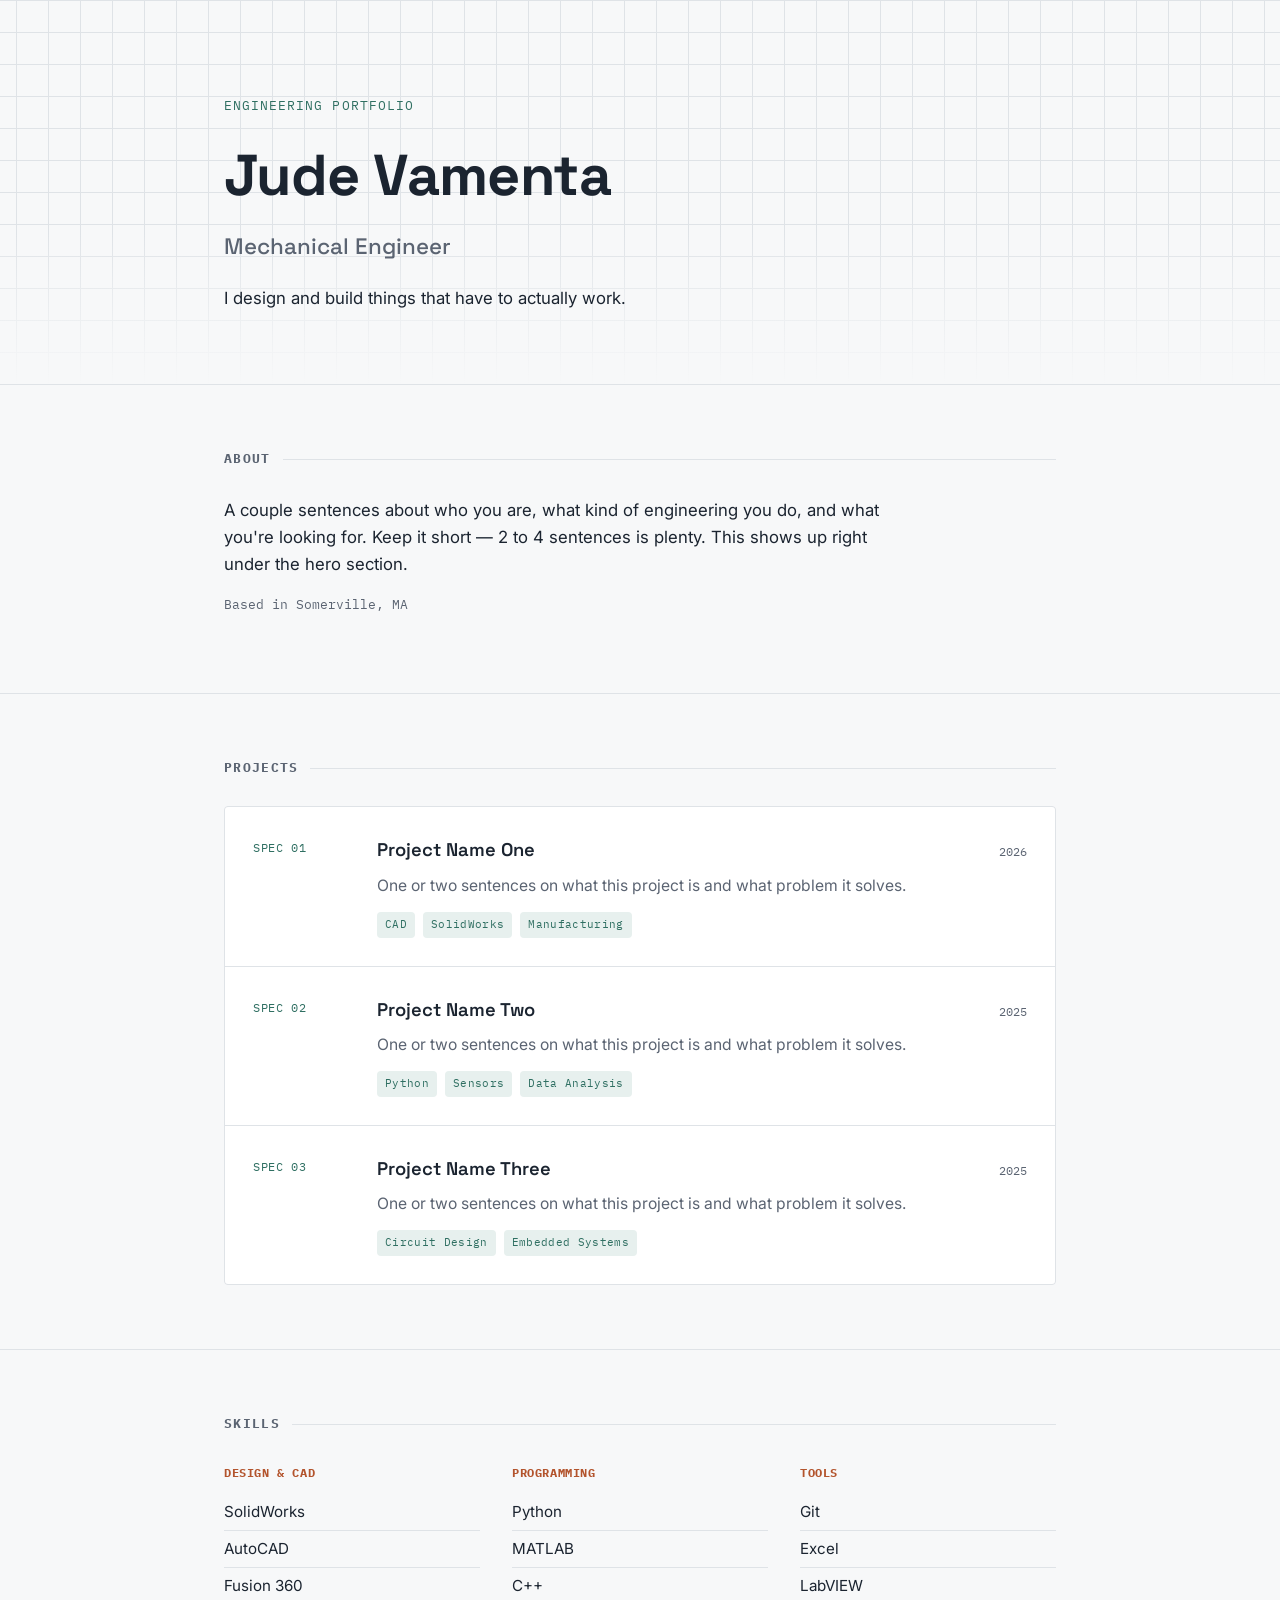
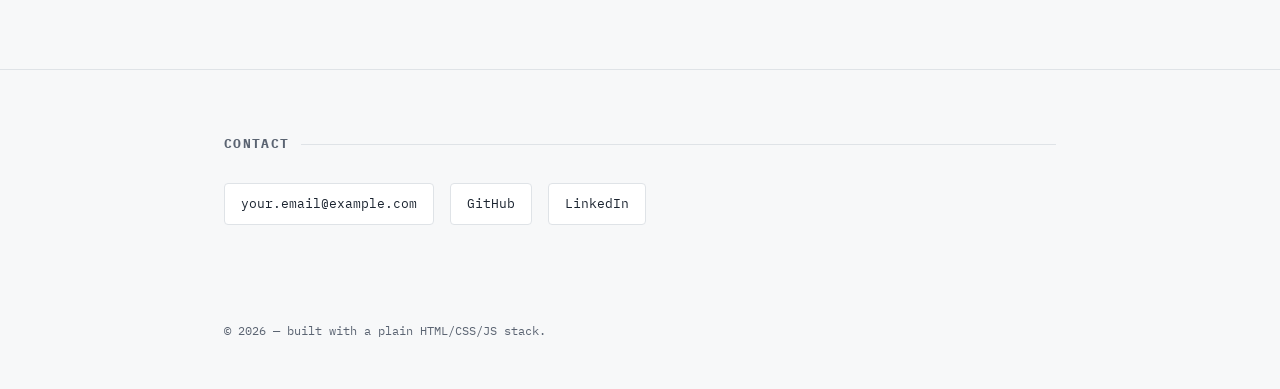
==== index.html @ c8d23a4d "Add files via upload" ====
<!DOCTYPE html>
<html lang="en">
<head>
  <meta charset="UTF-8" />
  <meta name="viewport" content="width=device-width, initial-scale=1.0" />
  <title>Portfolio</title>

  <link rel="preconnect" href="https://fonts.googleapis.com">
  <link rel="preconnect" href="https://fonts.gstatic.com" crossorigin>
  <link href="https://fonts.googleapis.com/css2?family=Space+Grotesk:wght@500;600;700&family=Inter:wght@400;500&family=IBM+Plex+Mono:wght@400;500&display=swap" rel="stylesheet">

  <link rel="stylesheet" href="style.css" />
</head>
<body>

  <header class="hero">
    <div class="wrap hero-inner">
      <p class="eyebrow">Engineering Portfolio</p>
      <h1 class="name" id="hero-name">Name</h1>
      <p class="role" id="hero-role">Role</p>
      <p class="tagline" id="hero-tagline">Tagline</p>
    </div>
  </header>

  <main>
    <section id="about">
      <div class="wrap">
        <h2 class="section-title">About</h2>
        <p class="about-text" id="about-text"></p>
        <p class="meta-line" id="about-location"></p>
      </div>
    </section>

    <section id="projects">
      <div class="wrap">
        <h2 class="section-title">Projects</h2>
        <div class="projects-list" id="projects-list"></div>
      </div>
    </section>

    <section id="skills">
      <div class="wrap">
        <h2 class="section-title">Skills</h2>
        <div class="skills-grid" id="skills-grid"></div>
      </div>
    </section>

    <section id="contact">
      <div class="wrap">
        <h2 class="section-title">Contact</h2>
        <div class="contact-links" id="contact-links"></div>
      </div>
    </section>
  </main>

  <footer>
    <div class="wrap">
      &copy; <span id="footer-year"></span> — built with a plain HTML/CSS/JS stack.
    </div>
  </footer>

  <script src="content.js"></script>
  <script src="script.js"></script>
</body>
</html>
---- style.css ----
/* ===========================================================
   DESIGN TOKENS — change these to re-theme the whole site
   =========================================================== */
:root {
  /* Palette */
  --bg: #F7F8F9;          /* page background — cool, light grey-white */
  --surface: #FFFFFF;      /* card / panel background */
  --ink: #1B2430;          /* primary text — deep slate, not pure black */
  --muted: #5B6472;        /* secondary text */
  --line: #DFE3E7;         /* hairline borders / grid */
  --accent: #2F6F62;       /* deep teal — primary accent */
  --accent-soft: #E7F0EE;  /* pale teal for backgrounds/tags */
  --accent-warm: #B3542D;  /* copper — used sparingly for emphasis */

  /* Type */
  --font-display: 'Space Grotesk', 'Arial Narrow', sans-serif;
  --font-body: 'Inter', -apple-system, sans-serif;
  --font-mono: 'IBM Plex Mono', 'Courier New', monospace;

  /* Layout */
  --maxw: 880px;
  --radius: 4px;
}

* { box-sizing: border-box; }

html { scroll-behavior: smooth; }

body {
  margin: 0;
  background: var(--bg);
  color: var(--ink);
  font-family: var(--font-body);
  line-height: 1.6;
  -webkit-font-smoothing: antialiased;
}

a { color: var(--accent); }
a:focus-visible, button:focus-visible { outline: 2px solid var(--accent); outline-offset: 3px; }

.wrap {
  max-width: var(--maxw);
  margin: 0 auto;
  padding: 0 24px;
}

/* ---------- Blueprint grid backdrop (signature element) ---------- */
.hero {
  position: relative;
  padding: 96px 0 72px;
  background-image:
    linear-gradient(var(--line) 1px, transparent 1px),
    linear-gradient(90deg, var(--line) 1px, transparent 1px);
  background-size: 32px 32px;
  background-position: center top;
  border-bottom: 1px solid var(--line);
  overflow: hidden;
}

.hero::after {
  content: "";
  position: absolute;
  inset: 0;
  background: linear-gradient(180deg, transparent 60%, var(--bg) 100%);
  pointer-events: none;
}

.hero-inner { position: relative; z-index: 1; }

.eyebrow {
  font-family: var(--font-mono);
  font-size: 13px;
  letter-spacing: 0.08em;
  text-transform: uppercase;
  color: var(--accent);
  margin: 0 0 12px;
}

h1.name {
  font-family: var(--font-display);
  font-size: clamp(2.4rem, 6vw, 3.6rem);
  font-weight: 700;
  margin: 0 0 8px;
  letter-spacing: -0.01em;
}

.role {
  font-family: var(--font-display);
  font-size: clamp(1.1rem, 2.5vw, 1.4rem);
  color: var(--muted);
  margin: 0 0 20px;
  font-weight: 500;
}

.tagline {
  font-size: 1.05rem;
  max-width: 52ch;
  color: var(--ink);
  margin: 0;
}

/* ---------- Section scaffolding ---------- */
section { padding: 64px 0; }
section + section { border-top: 1px solid var(--line); }

h2.section-title {
  font-family: var(--font-mono);
  font-size: 13px;
  letter-spacing: 0.1em;
  text-transform: uppercase;
  color: var(--muted);
  margin: 0 0 28px;
  display: flex;
  align-items: center;
  gap: 12px;
}

h2.section-title::after {
  content: "";
  flex: 1;
  height: 1px;
  background: var(--line);
}

.about-text {
  font-size: 1.05rem;
  max-width: 62ch;
  color: var(--ink);
}

.meta-line {
  font-family: var(--font-mono);
  font-size: 13px;
  color: var(--muted);
  margin-top: 16px;
}

/* ---------- Projects ---------- */
.projects-list { display: flex; flex-direction: column; gap: 1px; background: var(--line); border: 1px solid var(--line); border-radius: var(--radius); overflow: hidden; }

.project-card {
  background: var(--surface);
  padding: 28px 28px;
  display: grid;
  grid-template-columns: 100px 1fr;
  gap: 24px;
  transition: background-color 0.15s ease;
}

.project-card:hover { background: var(--accent-soft); }

.project-code {
  font-family: var(--font-mono);
  font-size: 12px;
  color: var(--accent);
  letter-spacing: 0.05em;
  padding-top: 3px;
}

.project-title-row {
  display: flex;
  align-items: baseline;
  justify-content: space-between;
  gap: 12px;
  flex-wrap: wrap;
}

.project-title {
  font-family: var(--font-display);
  font-size: 1.15rem;
  font-weight: 600;
  margin: 0;
}

.project-year {
  font-family: var(--font-mono);
  font-size: 12px;
  color: var(--muted);
}

.project-summary {
  margin: 8px 0 14px;
  color: var(--muted);
  font-size: 0.98rem;
}

.stack-tags { display: flex; flex-wrap: wrap; gap: 8px; }

.tag {
  font-family: var(--font-mono);
  font-size: 11px;
  letter-spacing: 0.03em;
  color: var(--accent);
  background: var(--accent-soft);
  padding: 4px 8px;
  border-radius: var(--radius);
}

.project-link {
  display: inline-block;
  margin-top: 14px;
  font-family: var(--font-mono);
  font-size: 12px;
  text-decoration: none;
  border-bottom: 1px solid var(--accent);
}

/* ---------- Skills ---------- */
.skills-grid {
  display: grid;
  grid-template-columns: repeat(auto-fit, minmax(200px, 1fr));
  gap: 32px;
}

.skill-group h3 {
  font-family: var(--font-mono);
  font-size: 12px;
  letter-spacing: 0.05em;
  text-transform: uppercase;
  color: var(--accent-warm);
  margin: 0 0 12px;
}

.skill-group ul { list-style: none; padding: 0; margin: 0; }
.skill-group li {
  padding: 6px 0;
  border-bottom: 1px solid var(--line);
  font-size: 0.95rem;
}
.skill-group li:last-child { border-bottom: none; }

/* ---------- Contact ---------- */
.contact-links {
  display: flex;
  flex-wrap: wrap;
  gap: 16px;
  margin-top: 20px;
}

.contact-links a {
  font-family: var(--font-mono);
  font-size: 13px;
  text-decoration: none;
  border: 1px solid var(--line);
  padding: 10px 16px;
  border-radius: var(--radius);
  color: var(--ink);
  background: var(--surface);
  transition: border-color 0.15s ease, color 0.15s ease;
}

.contact-links a:hover {
  border-color: var(--accent);
  color: var(--accent);
}

footer {
  padding: 32px 0 48px;
  font-family: var(--font-mono);
  font-size: 12px;
  color: var(--muted);
}

/* ---------- Motion (respects reduced-motion) ---------- */
@media (prefers-reduced-motion: no-preference) {
  .fade-in {
    opacity: 0;
    transform: translateY(8px);
    animation: fadeIn 0.6s ease forwards;
  }
  @keyframes fadeIn {
    to { opacity: 1; transform: translateY(0); }
  }
}

/* ---------- Responsive ---------- */
@media (max-width: 600px) {
  .hero { padding: 64px 0 48px; }
  section { padding: 48px 0; }
  .project-card { grid-template-columns: 1fr; gap: 8px; }
  .project-code { padding-top: 0; }
}
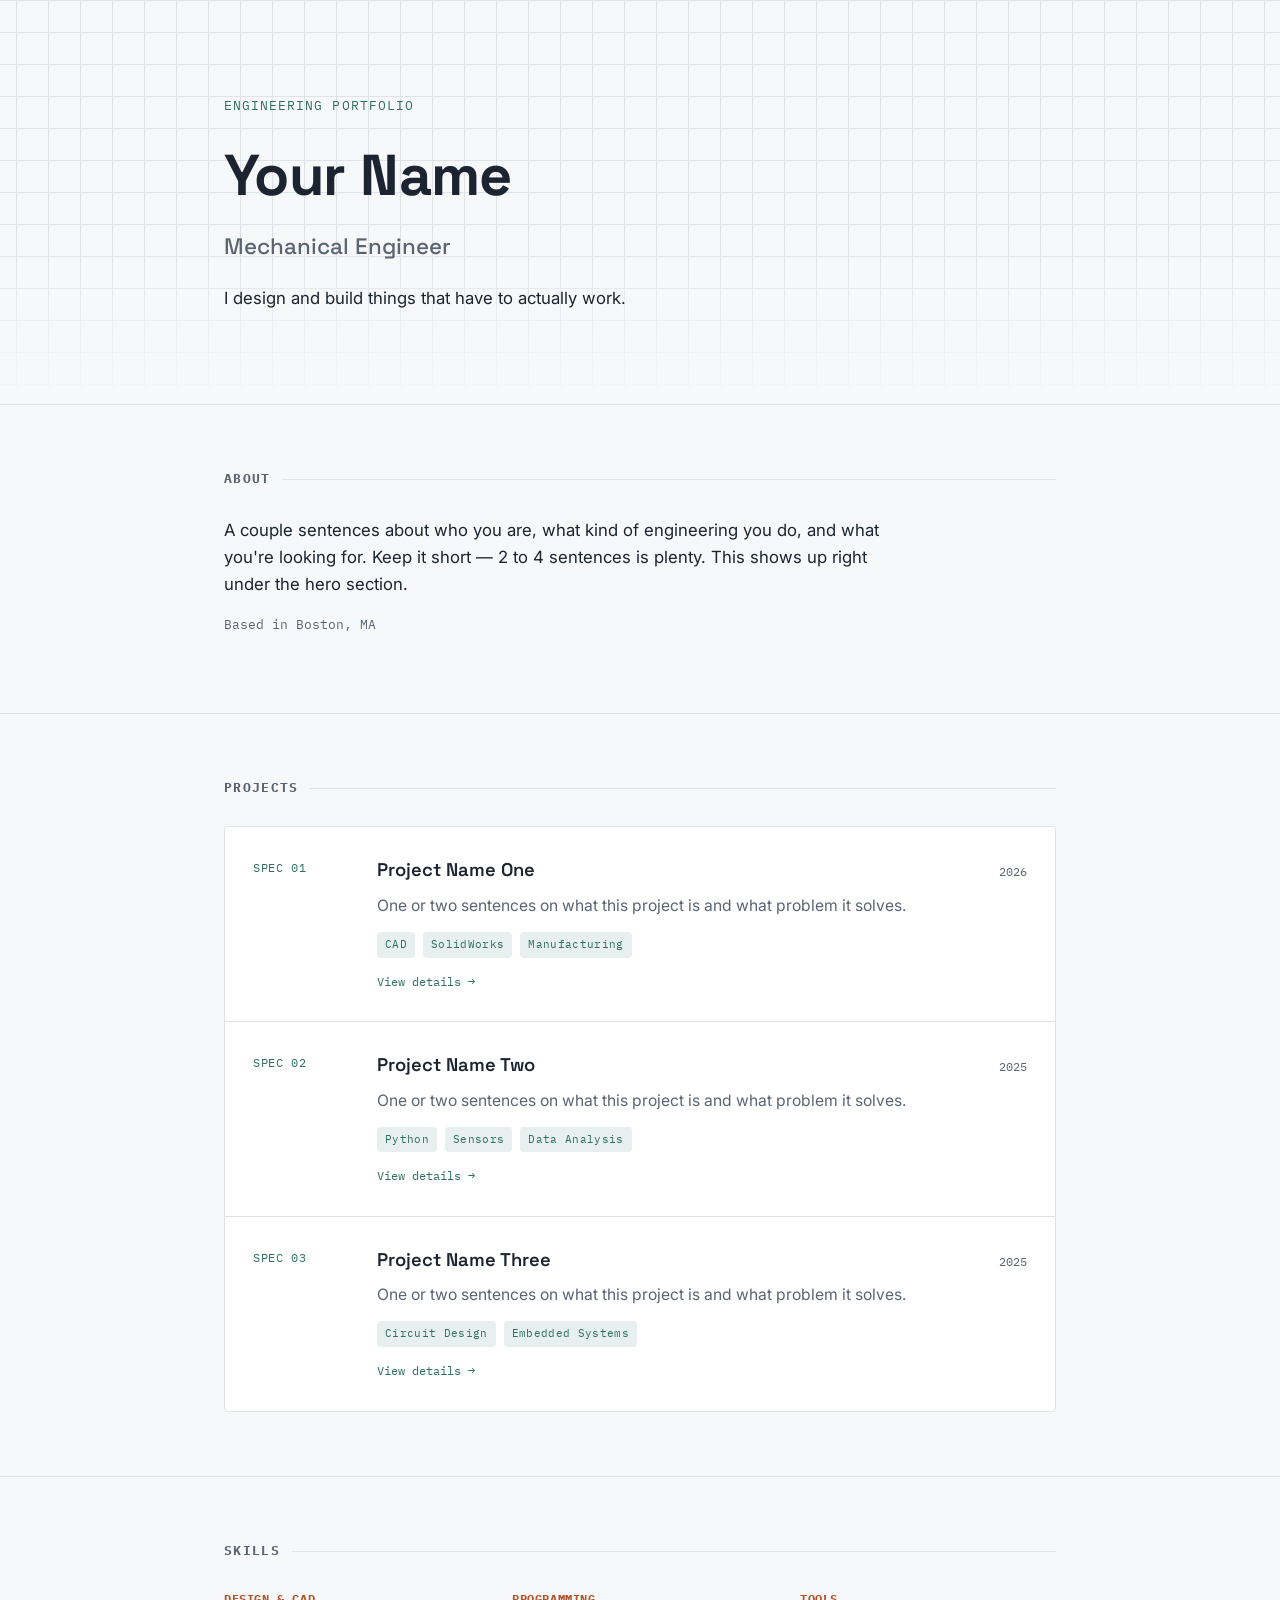
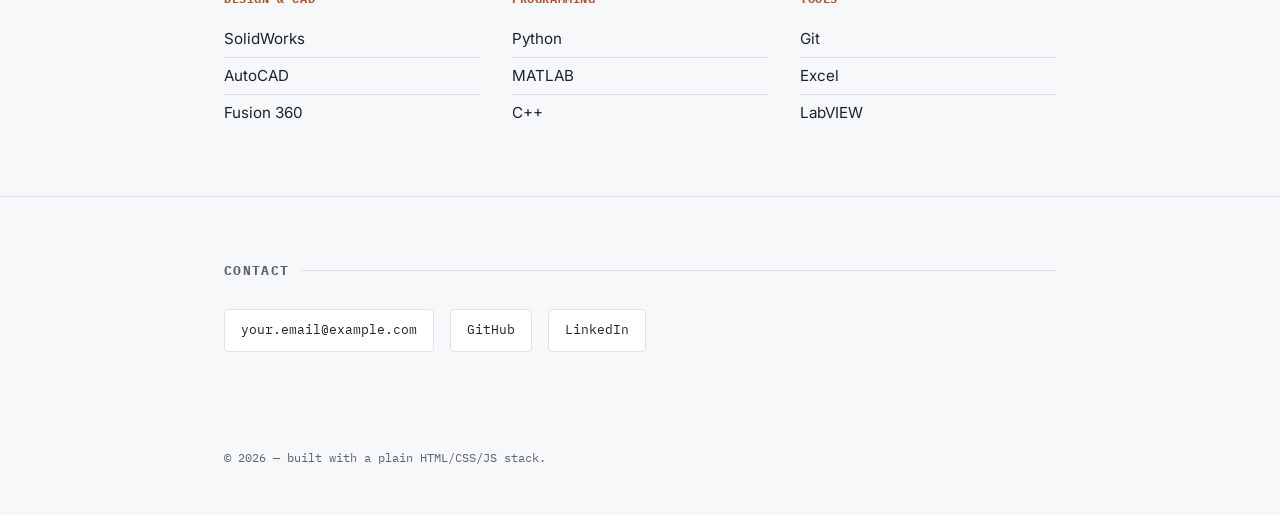
==== commit 5ffa0e9e: "Add files via upload" ====
--- a/index.html
+++ b/index.html
@@ -4,6 +4,23 @@
   <meta charset="UTF-8" />
   <meta name="viewport" content="width=device-width, initial-scale=1.0" />
   <title>Portfolio</title>
+
+  <!-- Favicon (already set up, no action needed) -->
+  <link rel="icon" type="image/svg+xml" href="favicon.svg" />
+
+  <!--
+    SEO / link preview tags — EDIT THESE MANUALLY.
+    Unlike the rest of the page, this part can't pull from content.js automatically,
+    because when your link is shared on LinkedIn/Slack/iMessage, those apps read this
+    HTML directly without running any JavaScript. Fill in the content="" values below
+    to match what's in content.js.
+  -->
+  <meta name="description" content="Engineering portfolio showcasing projects, skills, and experience." />
+  <meta property="og:type" content="website" />
+  <meta property="og:title" content="Your Name — Engineering Portfolio" />
+  <meta property="og:description" content="Engineering portfolio showcasing projects, skills, and experience." />
+  <meta property="og:image" content="" /> <!-- paste a full image URL here, e.g. yoursite.github.io/preview.jpg -->
+  <meta name="twitter:card" content="summary_large_image" />
 
   <link rel="preconnect" href="https://fonts.googleapis.com">
   <link rel="preconnect" href="https://fonts.gstatic.com" crossorigin>
@@ -15,10 +32,19 @@
 
   <header class="hero">
     <div class="wrap hero-inner">
-      <p class="eyebrow">Engineering Portfolio</p>
-      <h1 class="name" id="hero-name">Name</h1>
-      <p class="role" id="hero-role">Role</p>
-      <p class="tagline" id="hero-tagline">Tagline</p>
+      <div class="hero-top">
+        <div>
+          <p class="eyebrow">Engineering Portfolio</p>
+          <h1 class="name" id="hero-name">Name</h1>
+          <p class="role" id="hero-role">Role</p>
+          <p class="tagline" id="hero-tagline">Tagline</p>
+          <span class="status-badge" id="hero-status" style="display:none;"></span>
+          <div class="hero-actions">
+            <a class="resume-btn" id="hero-resume" href="" style="display:none;" target="_blank" rel="noopener noreferrer">Download Resume ↓</a>
+          </div>
+        </div>
+        <img id="hero-photo" class="hero-photo" src="" alt="" style="display:none;" />
+      </div>
     </div>
   </header>
 
--- a/style.css
+++ b/style.css
@@ -67,6 +67,28 @@
 
 .hero-inner { position: relative; z-index: 1; }
 
+.hero-top {
+  display: flex;
+  align-items: center;
+  justify-content: space-between;
+  gap: 32px;
+  flex-wrap: wrap-reverse;
+}
+
+.hero-photo {
+  width: 140px;
+  height: 140px;
+  border-radius: 50%;
+  object-fit: cover;
+  border: 3px solid var(--surface);
+  box-shadow: 0 0 0 1px var(--line);
+  flex-shrink: 0;
+}
+
+@media (max-width: 600px) {
+  .hero-photo { width: 100px; height: 100px; }
+}
+
 .eyebrow {
   font-family: var(--font-mono);
   font-size: 13px;
@@ -98,6 +120,35 @@
   color: var(--ink);
   margin: 0;
 }
+
+.status-badge {
+  display: inline-block;
+  margin-top: 16px;
+  font-family: var(--font-mono);
+  font-size: 12px;
+  letter-spacing: 0.03em;
+  color: var(--accent);
+  background: var(--accent-soft);
+  border: 1px solid var(--accent);
+  padding: 5px 12px;
+  border-radius: 100px;
+}
+
+.hero-actions { margin-top: 20px; }
+
+.resume-btn {
+  display: inline-block;
+  font-family: var(--font-mono);
+  font-size: 13px;
+  text-decoration: none;
+  color: var(--surface);
+  background: var(--accent);
+  padding: 10px 18px;
+  border-radius: var(--radius);
+  transition: background-color 0.15s ease;
+}
+
+.resume-btn:hover { background: var(--ink); }
 
 /* ---------- Section scaffolding ---------- */
 section { padding: 64px 0; }
@@ -203,6 +254,38 @@
   font-size: 12px;
   text-decoration: none;
   border-bottom: 1px solid var(--accent);
+}
+
+.read-more {
+  display: inline-block;
+  margin-top: 14px;
+  font-family: var(--font-mono);
+  font-size: 12px;
+  color: var(--accent);
+}
+
+/* ---------- Project detail page ---------- */
+.back-link {
+  display: inline-block;
+  font-family: var(--font-mono);
+  font-size: 13px;
+  text-decoration: none;
+  color: var(--muted);
+  margin-bottom: 20px;
+}
+.back-link:hover { color: var(--accent); }
+
+.image-gallery {
+  display: grid;
+  grid-template-columns: repeat(auto-fit, minmax(240px, 1fr));
+  gap: 16px;
+}
+.image-gallery img {
+  width: 100%;
+  height: auto;
+  border-radius: var(--radius);
+  border: 1px solid var(--line);
+  display: block;
 }
 
 /* ---------- Skills ---------- */
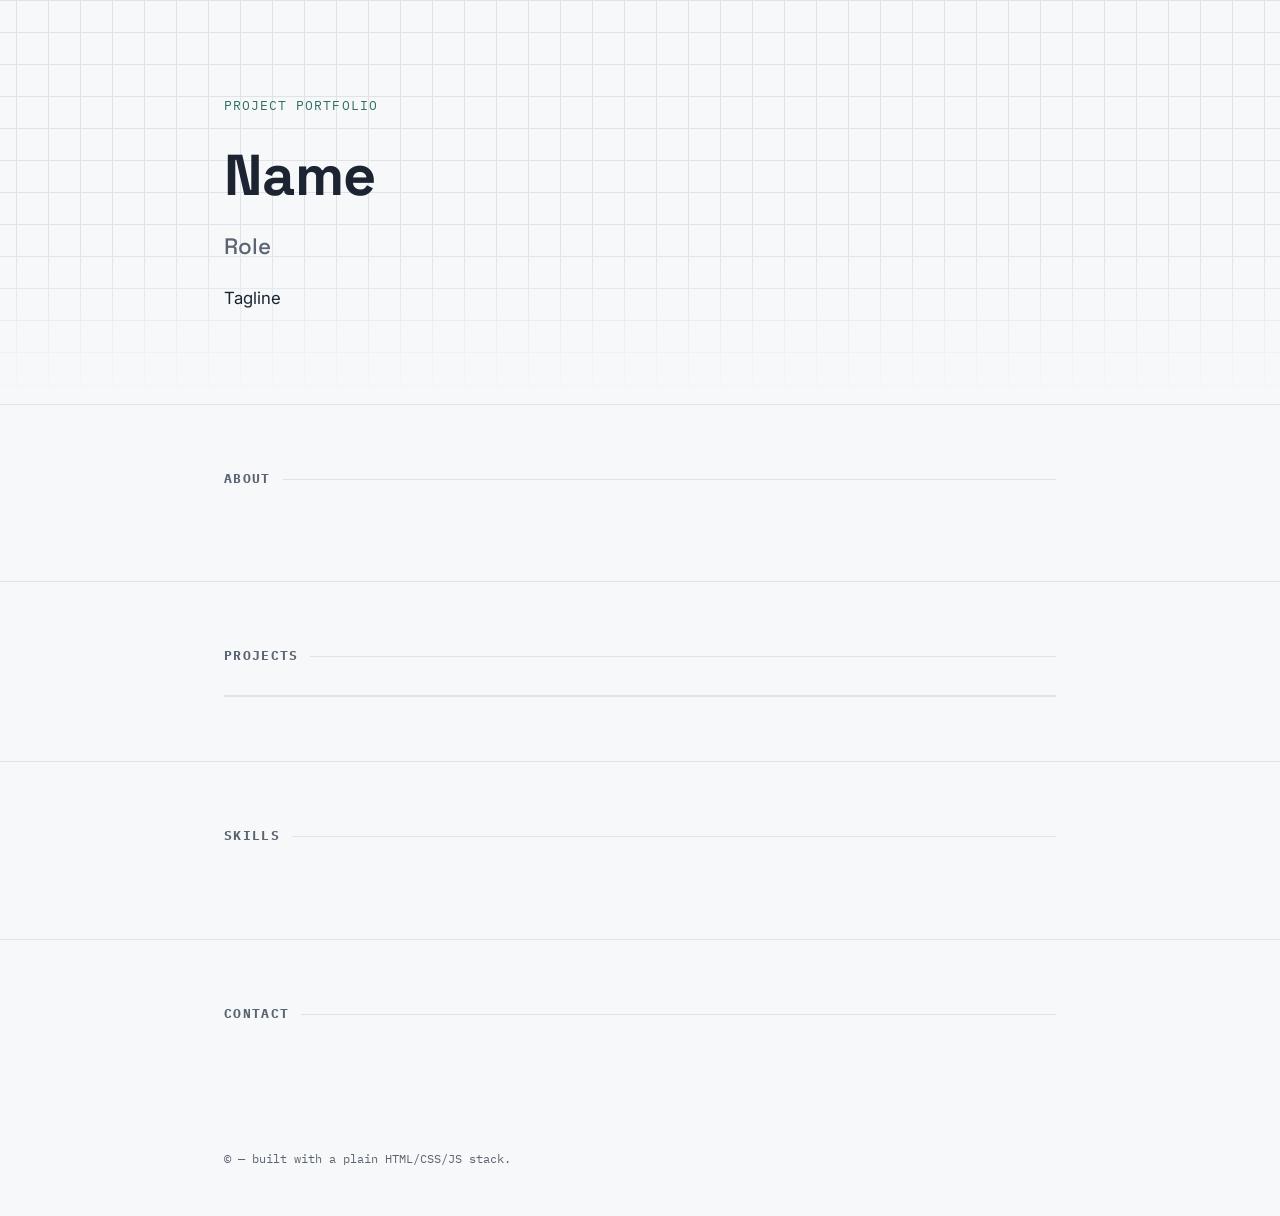
==== commit 6d6f66a7: "Add files via upload" ====
--- a/index.html
+++ b/index.html
@@ -34,7 +34,7 @@
     <div class="wrap hero-inner">
       <div class="hero-top">
         <div>
-          <p class="eyebrow">Engineering Portfolio</p>
+          <p class="eyebrow">Project Portfolio</p>
           <h1 class="name" id="hero-name">Name</h1>
           <p class="role" id="hero-role">Role</p>
           <p class="tagline" id="hero-tagline">Tagline</p>
--- a/style.css
+++ b/style.css
@@ -198,6 +198,18 @@
   transition: background-color 0.15s ease;
 }
 
+.project-card:has(.project-thumb) {
+  grid-template-columns: 100px 88px 1fr;
+}
+
+.project-thumb {
+  width: 88px;
+  height: 88px;
+  object-fit: cover;
+  border-radius: var(--radius);
+  border: 1px solid var(--line);
+}
+
 .project-card:hover { background: var(--accent-soft); }
 
 .project-code {
@@ -360,6 +372,8 @@
 @media (max-width: 600px) {
   .hero { padding: 64px 0 48px; }
   section { padding: 48px 0; }
-  .project-card { grid-template-columns: 1fr; gap: 8px; }
+  .project-card,
+  .project-card:has(.project-thumb) { grid-template-columns: 1fr; gap: 12px; }
   .project-code { padding-top: 0; }
-}
+  .project-thumb { width: 100%; height: 160px; }
+}
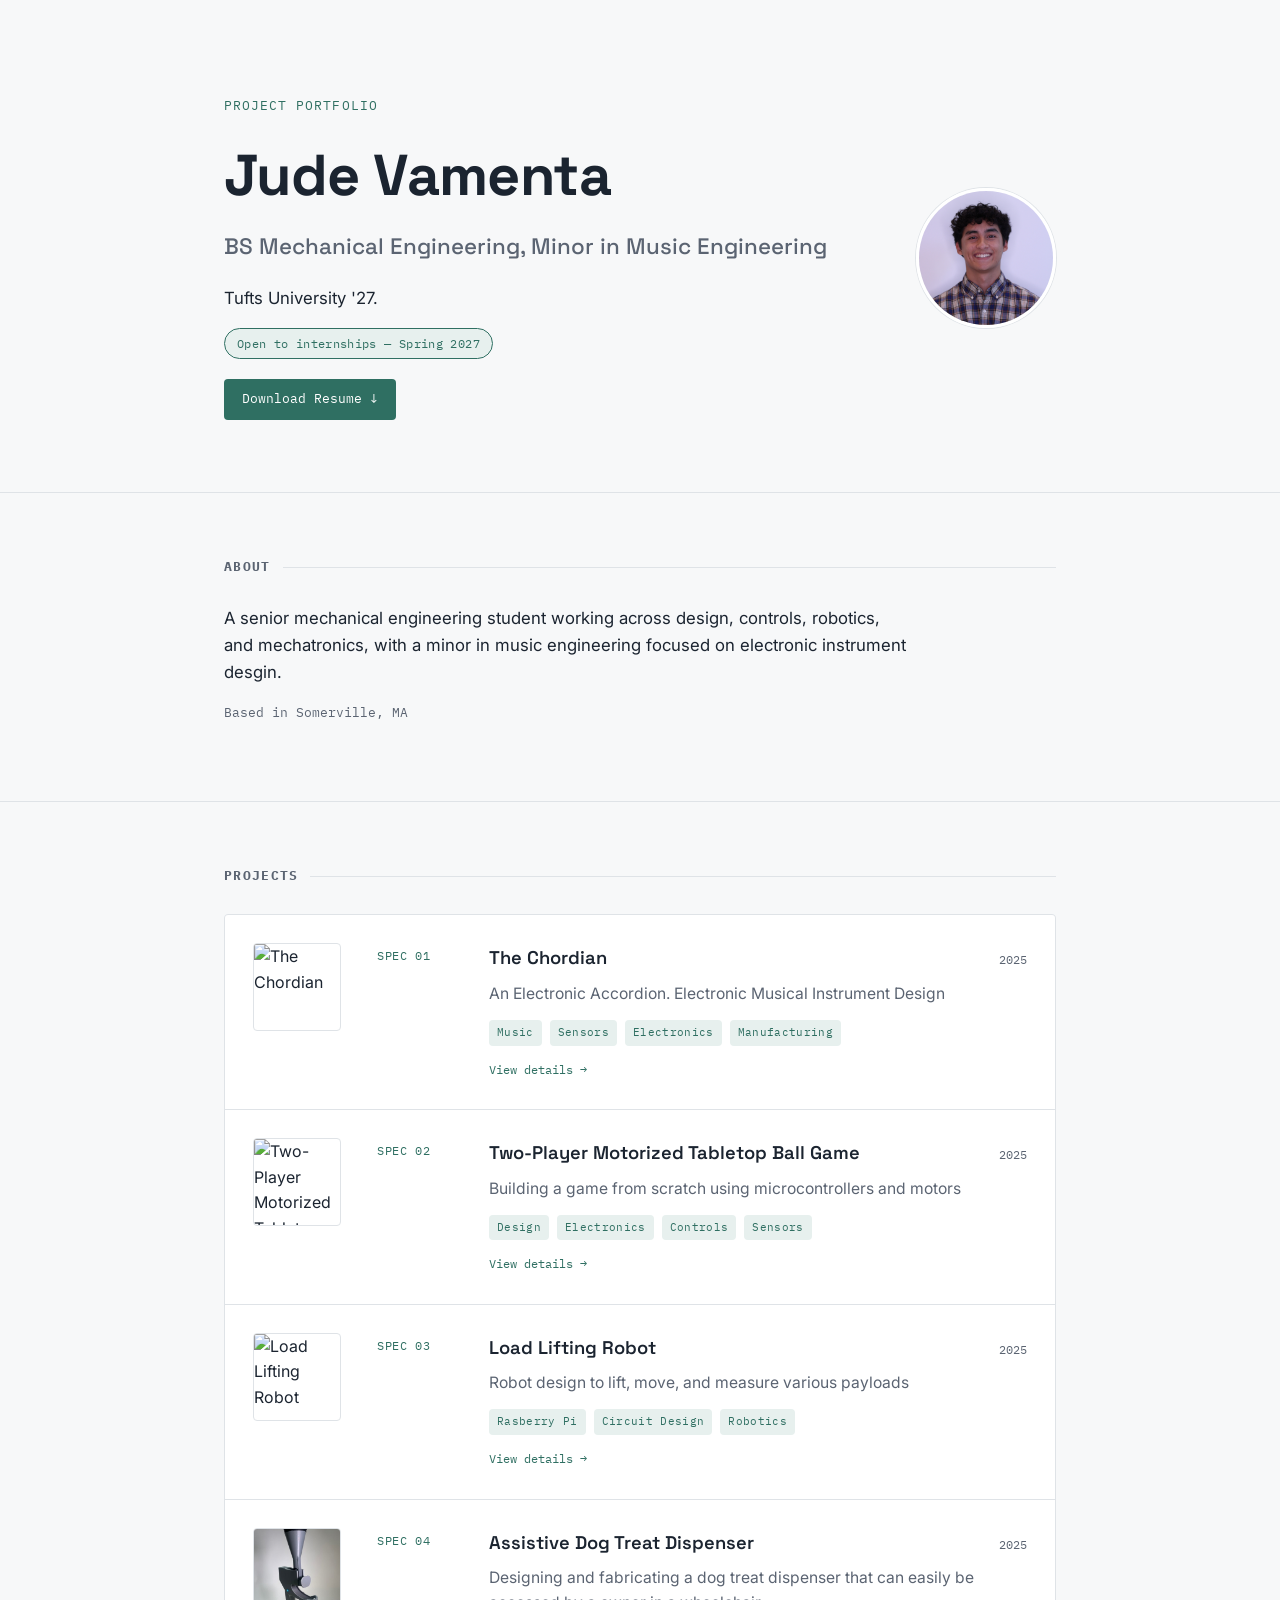
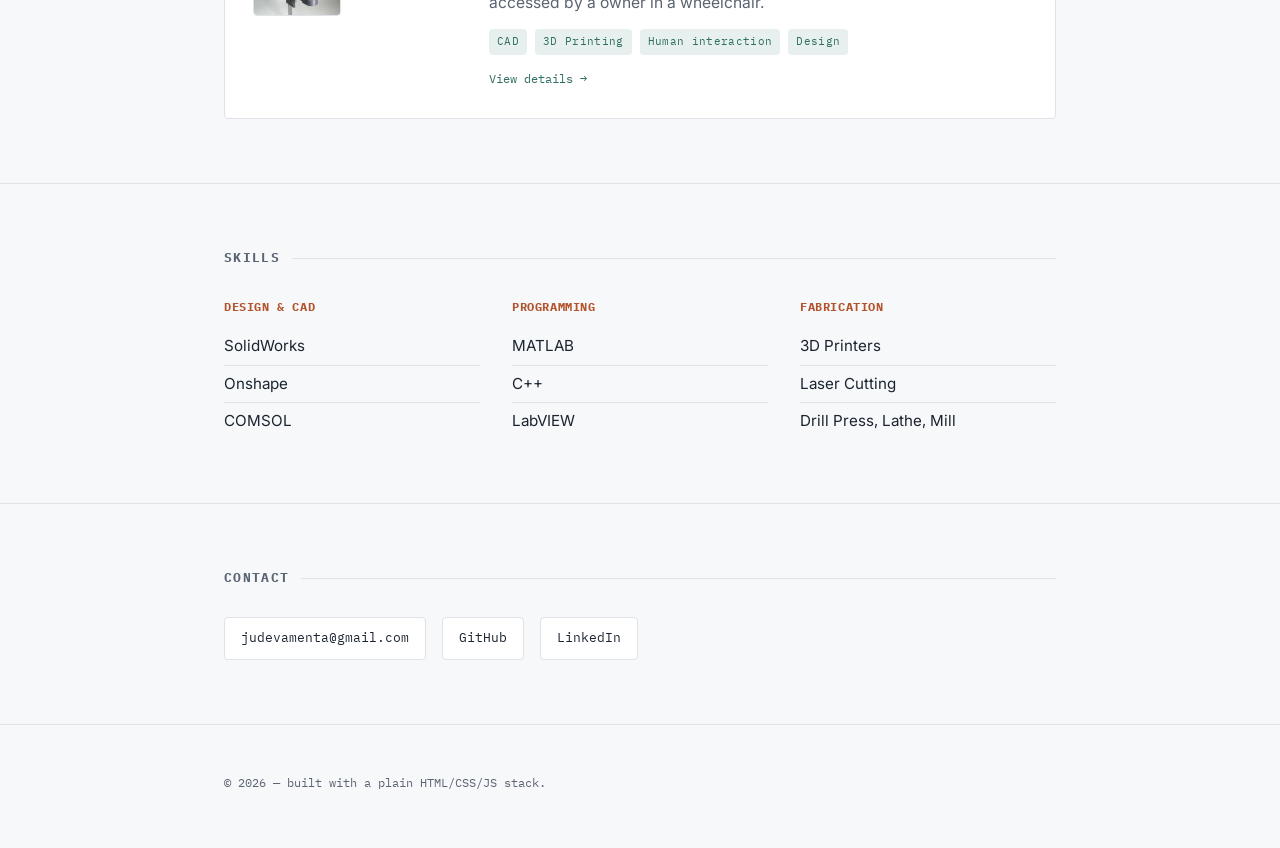
==== commit 428b9cc5: "Add full portfolio site contents Co-Authored-By: Claude Sonnet 5 <noreply@anthropic.com>" ====
--- a/index.html
+++ b/index.html
@@ -34,7 +34,7 @@
     <div class="wrap hero-inner">
       <div class="hero-top">
         <div>
-          <p class="eyebrow">Project Portfolio</p>
+          <p class="eyebrow" id="hero-eyebrow">Engineering Portfolio</p>
           <h1 class="name" id="hero-name">Name</h1>
           <p class="role" id="hero-role">Role</p>
           <p class="tagline" id="hero-tagline">Tagline</p>
--- a/style.css
+++ b/style.css
@@ -12,6 +12,11 @@
   --accent-soft: #E7F0EE;  /* pale teal for backgrounds/tags */
   --accent-warm: #B3542D;  /* copper — used sparingly for emphasis */
 
+  /* Blueprint grid pattern (hero / footer / projects backgrounds) */
+  --grid-color: #cfe9e5;   /* line color — make bluer/darker by adjusting this */
+  --grid-thickness: 0.4px; /* line thickness — try 1.5px or 2px for thicker lines */
+  --grid-size: 24px;       /* spacing between lines */
+
   /* Type */
   --font-display: 'Space Grotesk', 'Arial Narrow', sans-serif;
   --font-body: 'Inter', -apple-system, sans-serif;
@@ -49,9 +54,9 @@
   position: relative;
   padding: 96px 0 72px;
   background-image:
-    linear-gradient(var(--line) 1px, transparent 1px),
-    linear-gradient(90deg, var(--line) 1px, transparent 1px);
-  background-size: 32px 32px;
+    linear-gradient(var(--grid-color) var(--grid-thickness), transparent var(--grid-thickness)),
+    linear-gradient(90deg, var(--grid-color) var(--grid-thickness), transparent var(--grid-thickness));
+  background-size: var(--grid-size) var(--grid-size);
   background-position: center top;
   border-bottom: 1px solid var(--line);
   overflow: hidden;
@@ -179,6 +184,20 @@
   color: var(--ink);
 }
 
+.about-text p { margin: 0 0 14px; }
+.about-text p:last-child { margin-bottom: 0; }
+
+.about-text ul {
+  margin: 0 0 14px;
+  padding-left: 20px;
+}
+.about-text ul:last-child { margin-bottom: 0; }
+
+.about-text li {
+  margin-bottom: 8px;
+  padding-left: 4px;
+}
+
 .meta-line {
   font-family: var(--font-mono);
   font-size: 13px;
@@ -187,6 +206,16 @@
 }
 
 /* ---------- Projects ---------- */
+#projects {
+  position: relative;
+  background-image:
+    linear-gradient(var(--grid-color) var(--grid-thickness), transparent var(--grid-thickness)),
+    linear-gradient(90deg, var(--grid-color) var(--grid-thickness), transparent var(--grid-thickness));
+  background-size: var(--grid-size) var(--grid-size);
+  background-position: center top;
+}
+
+#projects .wrap { position: relative; z-index: 1; }
 .projects-list { display: flex; flex-direction: column; gap: 1px; background: var(--line); border: 1px solid var(--line); border-radius: var(--radius); overflow: hidden; }
 
 .project-card {
@@ -294,10 +323,40 @@
 }
 .image-gallery img {
   width: 100%;
-  height: auto;
+  height: 240px;
+  object-fit: contain;
   border-radius: var(--radius);
   border: 1px solid var(--line);
   display: block;
+}
+
+.image-slot { padding: 0 0 64px; }
+.image-slot .image-gallery img { height: 220px; }
+section.image-slot + section { border-top: none; }
+
+#detail-videos {
+  display: flex;
+  flex-direction: column;
+  gap: 20px;
+}
+
+.video-wrapper {
+  position: relative;
+  width: 100%;
+  aspect-ratio: 16 / 9;
+  border-radius: var(--radius);
+  overflow: hidden;
+  border: 1px solid var(--line);
+  background: var(--ink);
+}
+
+.video-wrapper iframe,
+.video-wrapper video {
+  position: absolute;
+  top: 0; left: 0;
+  width: 100%;
+  height: 100%;
+  border: none;
 }
 
 /* ---------- Skills ---------- */
@@ -350,11 +409,29 @@
 }
 
 footer {
-  padding: 32px 0 48px;
-  font-family: var(--font-mono);
-  font-size: 12px;
-  color: var(--muted);
-}
+  position: relative;
+  padding: 48px 0 56px;
+  font-family: var(--font-mono);
+  font-size: 12px;
+  color: var(--muted);
+  background-image:
+    linear-gradient(var(--grid-color) var(--grid-thickness), transparent var(--grid-thickness)),
+    linear-gradient(90deg, var(--grid-color) var(--grid-thickness), transparent var(--grid-thickness));
+  background-size: var(--grid-size) var(--grid-size);
+  background-position: center bottom;
+  border-top: 1px solid var(--line);
+  overflow: hidden;
+}
+
+footer::before {
+  content: "";
+  position: absolute;
+  inset: 0;
+  background: linear-gradient(0deg, transparent 60%, var(--bg) 100%);
+  pointer-events: none;
+}
+
+footer .wrap { position: relative; z-index: 1; }
 
 /* ---------- Motion (respects reduced-motion) ---------- */
 @media (prefers-reduced-motion: no-preference) {
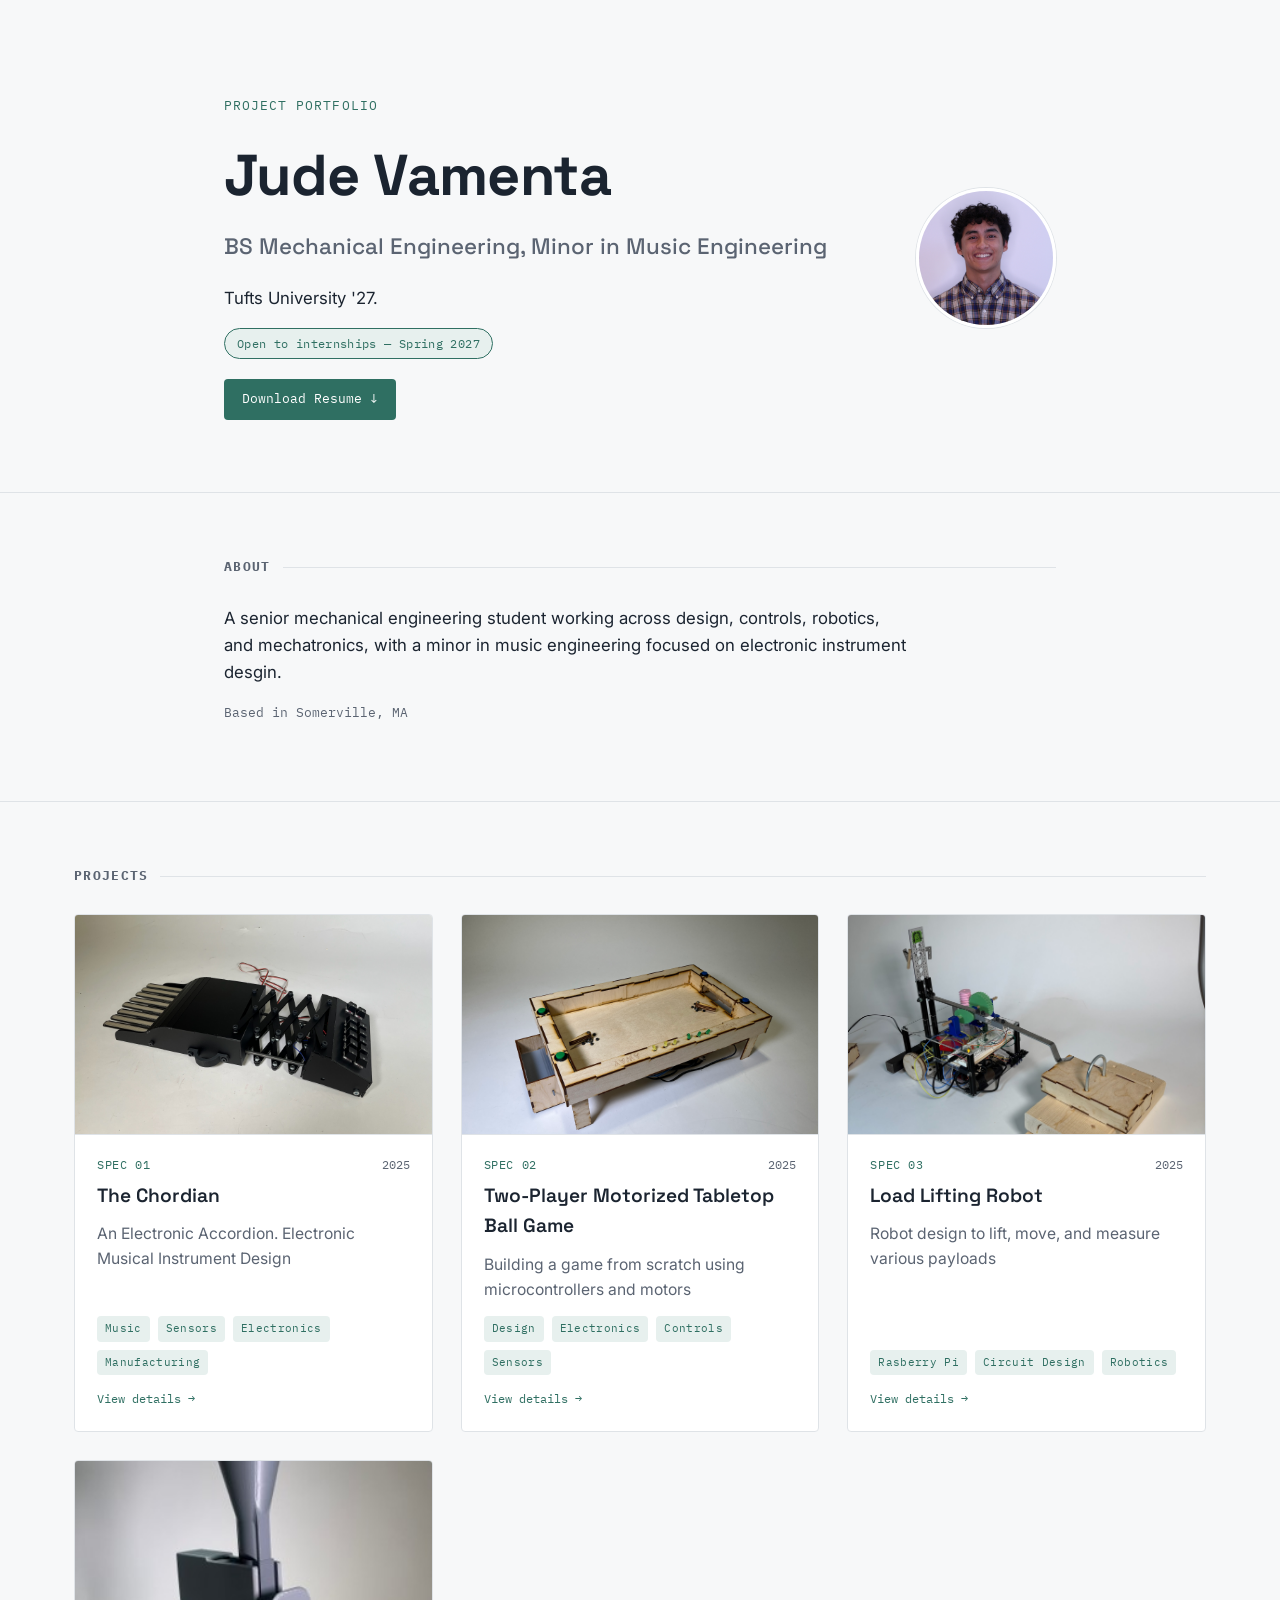
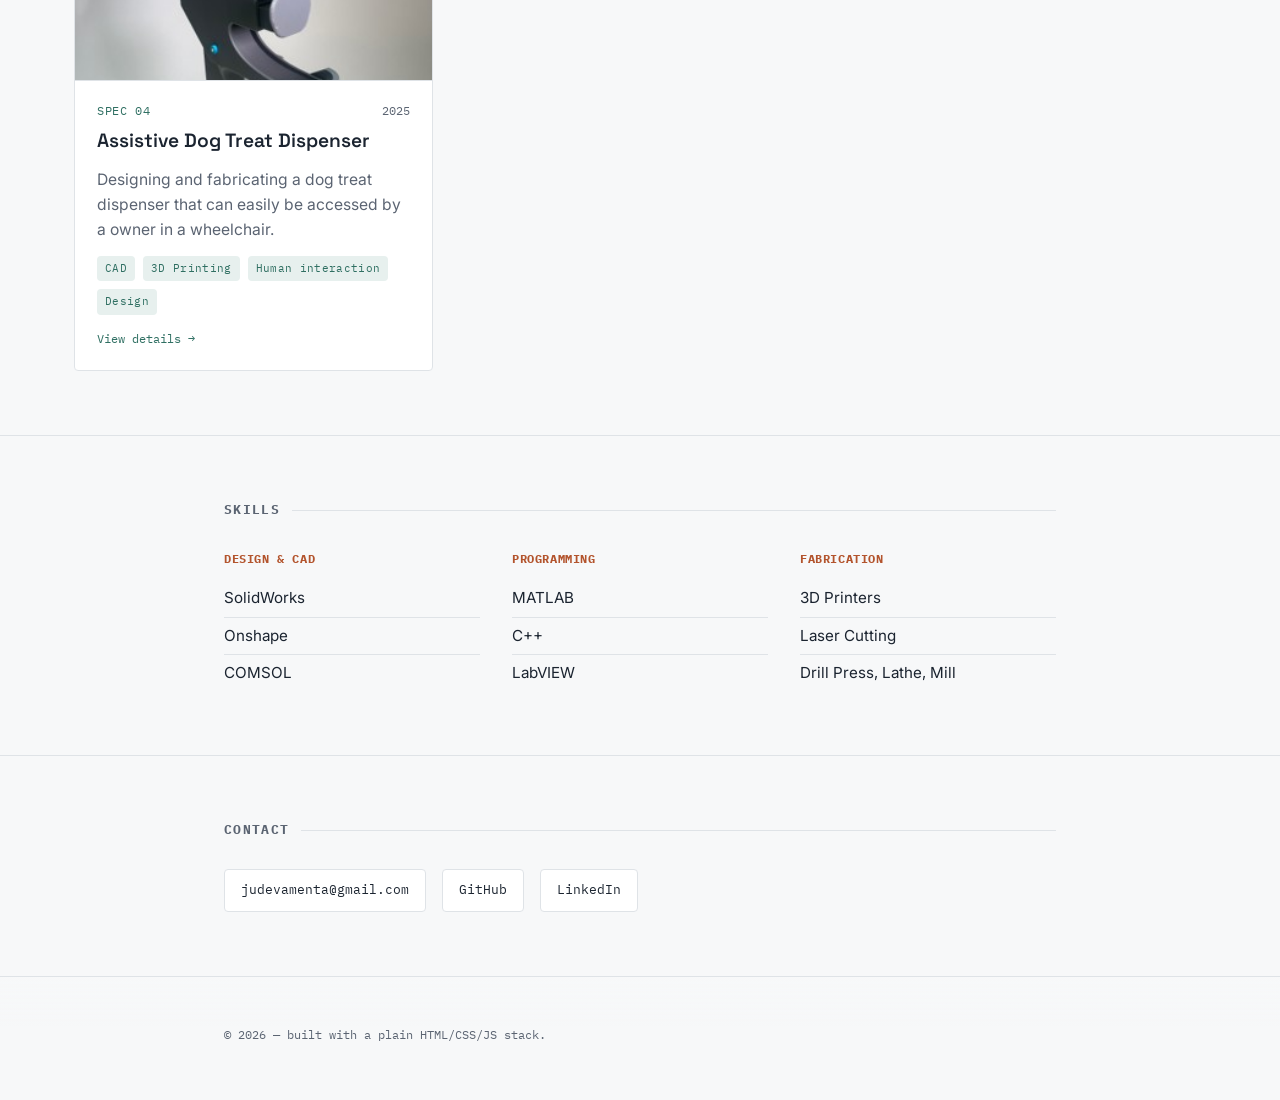
==== commit e2eb6e90: "Redesign projects section as a grid with larger thumbnails Also fix case-mismatched thumbnail paths " ====
--- a/index.html
+++ b/index.html
@@ -58,7 +58,7 @@
     </section>
 
     <section id="projects">
-      <div class="wrap">
+      <div class="wrap wrap-wide">
         <h2 class="section-title">Projects</h2>
         <div class="projects-list" id="projects-list"></div>
       </div>
--- a/style.css
+++ b/style.css
@@ -24,6 +24,7 @@
 
   /* Layout */
   --maxw: 880px;
+  --maxw-wide: 1180px; /* used for the projects grid so cards have more room */
   --radius: 4px;
 }
 
@@ -48,6 +49,8 @@
   margin: 0 auto;
   padding: 0 24px;
 }
+
+.wrap-wide { max-width: var(--maxw-wide); }
 
 /* ---------- Blueprint grid backdrop (signature element) ---------- */
 .hero {
@@ -216,37 +219,48 @@
 }
 
 #projects .wrap { position: relative; z-index: 1; }
-.projects-list { display: flex; flex-direction: column; gap: 1px; background: var(--line); border: 1px solid var(--line); border-radius: var(--radius); overflow: hidden; }
+.projects-list {
+  display: grid;
+  grid-template-columns: repeat(auto-fill, minmax(280px, 1fr));
+  gap: 28px;
+}
 
 .project-card {
   background: var(--surface);
-  padding: 28px 28px;
-  display: grid;
-  grid-template-columns: 100px 1fr;
-  gap: 24px;
-  transition: background-color 0.15s ease;
-}
-
-.project-card:has(.project-thumb) {
-  grid-template-columns: 100px 88px 1fr;
+  border: 1px solid var(--line);
+  border-radius: var(--radius);
+  overflow: hidden;
+  display: flex;
+  flex-direction: column;
+  transition: transform 0.18s ease, box-shadow 0.18s ease, border-color 0.18s ease;
+}
+
+.project-card:hover {
+  transform: translateY(-3px);
+  border-color: var(--accent);
+  box-shadow: 0 12px 28px rgba(27, 36, 48, 0.12);
 }
 
 .project-thumb {
-  width: 88px;
-  height: 88px;
+  width: 100%;
+  height: 220px;
   object-fit: cover;
-  border-radius: var(--radius);
-  border: 1px solid var(--line);
-}
-
-.project-card:hover { background: var(--accent-soft); }
+  display: block;
+  border-bottom: 1px solid var(--line);
+}
+
+.project-body {
+  padding: 20px 22px 22px;
+  display: flex;
+  flex-direction: column;
+  flex: 1;
+}
 
 .project-code {
   font-family: var(--font-mono);
   font-size: 12px;
   color: var(--accent);
   letter-spacing: 0.05em;
-  padding-top: 3px;
 }
 
 .project-title-row {
@@ -259,9 +273,9 @@
 
 .project-title {
   font-family: var(--font-display);
-  font-size: 1.15rem;
+  font-size: 1.2rem;
   font-weight: 600;
-  margin: 0;
+  margin: 6px 0 0;
 }
 
 .project-year {
@@ -271,12 +285,13 @@
 }
 
 .project-summary {
-  margin: 8px 0 14px;
+  margin: 10px 0 14px;
   color: var(--muted);
   font-size: 0.98rem;
-}
-
-.stack-tags { display: flex; flex-wrap: wrap; gap: 8px; }
+  flex: 1;
+}
+
+.stack-tags { display: flex; flex-wrap: wrap; gap: 8px; margin-top: auto; }
 
 .tag {
   font-family: var(--font-mono);
@@ -449,8 +464,6 @@
 @media (max-width: 600px) {
   .hero { padding: 64px 0 48px; }
   section { padding: 48px 0; }
-  .project-card,
-  .project-card:has(.project-thumb) { grid-template-columns: 1fr; gap: 12px; }
-  .project-code { padding-top: 0; }
-  .project-thumb { width: 100%; height: 160px; }
-}
+  .projects-list { grid-template-columns: 1fr; }
+  .project-thumb { height: 180px; }
+}
